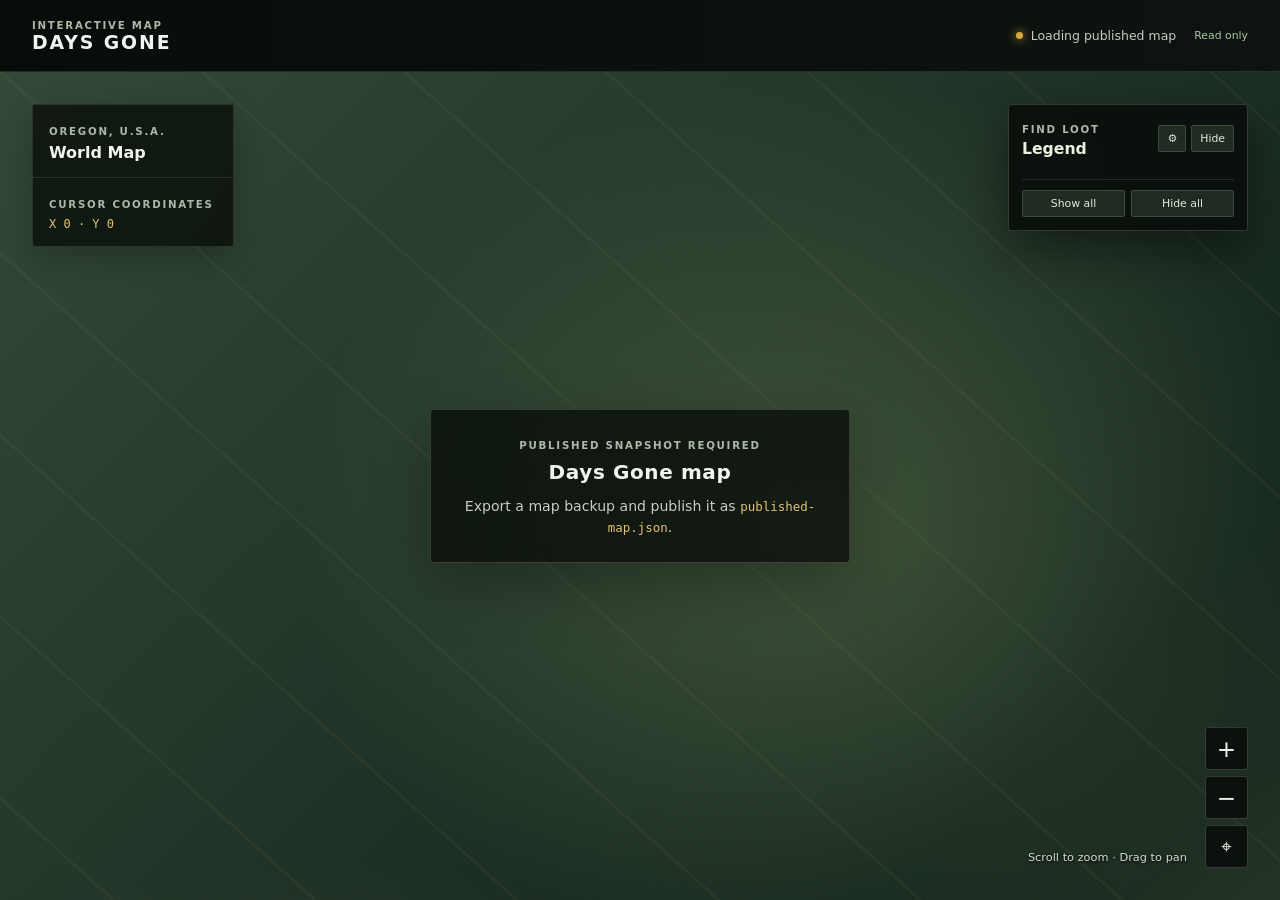
==== index.html @ 36f1fcc7 "launch" ====
<!doctype html>
<html lang="en">
  <head>
    <meta charset="UTF-8" />
    <meta http-equiv="refresh" content="0; url=readonly/" />
    <meta name="viewport" content="width=device-width, initial-scale=1.0" />
    <title>Days Gone Map</title>
  </head>
  <body>
    <p>Opening the <a href="readonly/">Days Gone map</a>…</p>
  </body>
</html>
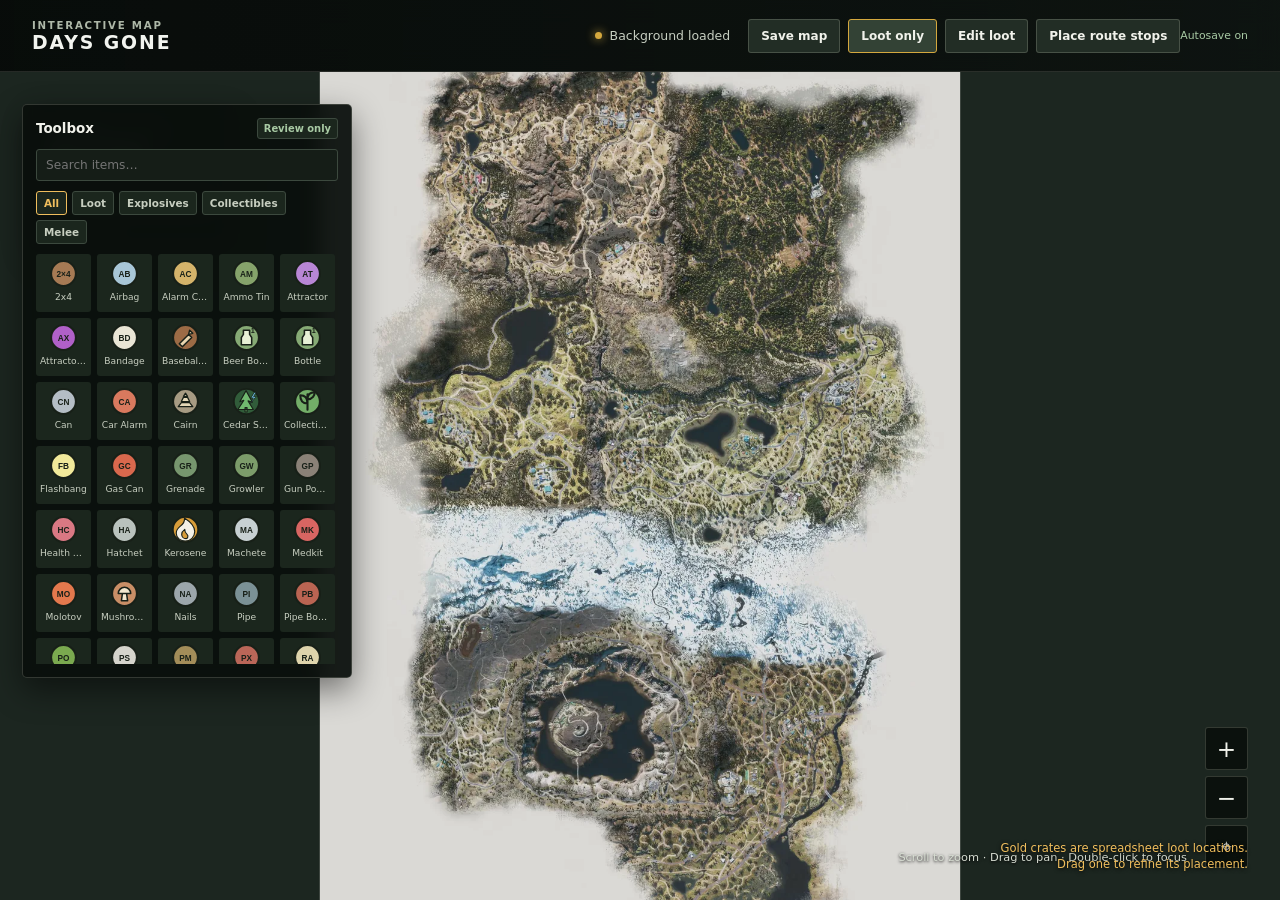
==== commit 1548e0ca: "new features and icons" ====
--- a/index.html
+++ b/index.html
@@ -2,11 +2,148 @@
 <html lang="en">
   <head>
     <meta charset="UTF-8" />
-    <meta http-equiv="refresh" content="0; url=readonly/" />
     <meta name="viewport" content="width=device-width, initial-scale=1.0" />
-    <title>Days Gone Map</title>
+    <meta name="theme-color" content="#111714" />
+    <meta name="description" content="A modular interactive map foundation for Days Gone." />
+    <title>Days Gone | Interactive Map</title>
+    <link rel="stylesheet" href="styles.css" />
   </head>
   <body>
-    <p>Opening the <a href="readonly/">Days Gone map</a>…</p>
+    <main class="map-app">
+      <header class="top-bar">
+        <a class="brand" href="#" aria-label="Days Gone map home">
+          <span class="brand__eyebrow">Interactive Map</span>
+          <span class="brand__title">Days Gone</span>
+        </a>
+        <div class="top-bar__status" aria-live="polite">
+          <span class="status-dot"></span>
+          <span id="map-status">Map foundation</span>
+        </div>
+        <div class="top-bar__actions">
+          <button id="save-map" class="editor-toggle" type="button">Save map</button>
+          <button id="loot-only-toggle" class="editor-toggle is-active" type="button" aria-pressed="true">Loot only</button>
+          <button id="loot-editor-toggle" class="editor-toggle" type="button" aria-expanded="false">Edit loot</button>
+          <button id="editor-toggle" class="editor-toggle" type="button" aria-expanded="false">Place route stops</button>
+        </div>
+        <span id="save-state" class="save-state" aria-live="polite">Autosave on</span>
+      </header>
+
+      <section id="map-shell" class="map-shell" aria-label="Days Gone world map">
+        <div id="map-viewport" class="map-viewport" tabindex="0" aria-label="Pan and zoom the map">
+          <div id="map-canvas" class="map-canvas"></div>
+          <div id="map-empty-state" class="map-empty-state" role="status">
+            <span class="map-empty-state__eyebrow">Background asset required</span>
+            <strong>Days Gone world map</strong>
+            <p>Add the map image to <code>assets/games/days-gone/map/days-gone-world-map.jpg</code>.</p>
+          </div>
+        </div>
+
+        <aside class="map-hud" aria-label="Map controls">
+          <div class="map-hud__section map-hud__section--title">
+            <span class="map-hud__label">Oregon, U.S.A.</span>
+            <strong>World Map</strong>
+          </div>
+          <div class="map-hud__section map-hud__section--coordinates">
+            <span class="map-hud__label">Cursor coordinates</span>
+            <output id="coordinate-readout">X 0 · Y 0</output>
+          </div>
+        </aside>
+
+        <nav class="map-controls" aria-label="Map navigation">
+          <button id="zoom-in" class="map-control" type="button" aria-label="Zoom in">+</button>
+          <button id="zoom-out" class="map-control" type="button" aria-label="Zoom out">−</button>
+          <button id="reset-view" class="map-control map-control--reset" type="button" aria-label="Reset map view">⌖</button>
+        </nav>
+
+        <p class="map-hint">Scroll to zoom · Drag to pan · Double-click to focus</p>
+
+        <p class="loot-hint">Gold crates are spreadsheet loot locations. Drag one to refine its placement.</p>
+
+        <nav id="add-hotbar" class="add-hotbar" aria-label="Quick add map items"></nav>
+
+        <aside id="loot-editor-panel" class="editor-panel loot-editor-panel" aria-label="Loot item editor" hidden>
+          <div class="editor-panel__heading">
+            <div>
+              <span class="map-hud__label">Loot editor</span>
+              <strong id="loot-editor-item">Select a loot item</strong>
+            </div>
+            <button id="loot-editor-close" class="editor-panel__close" type="button" aria-label="Close loot editor">×</button>
+          </div>
+          <p id="loot-editor-location" class="editor-panel__help">Click a colored loot marker to inspect it. Drag it to refine its position.</p>
+          <label class="editor-field">X coordinate
+            <input id="loot-editor-x" type="number" step="1" disabled />
+          </label>
+          <label class="editor-field">Y coordinate
+            <input id="loot-editor-y" type="number" step="1" disabled />
+          </label>
+          <label class="editor-field">Stack amount: <output id="loot-editor-quantity-value">1</output>
+            <input id="loot-editor-quantity" type="range" min="1" max="4" step="1" value="1" />
+          </label>
+          <label class="editor-field editor-field--toggle">
+            <input id="loot-editor-one-time" type="checkbox" />
+            <span>One-time spawn <small>Does not respawn</small></span>
+          </label>
+          <label class="editor-field">New item type
+            <select id="manual-loot-type"></select>
+          </label>
+          <label class="editor-field">New item location
+            <input id="manual-loot-location" type="text" placeholder="e.g. Cabin by the lake" autocomplete="off" />
+          </label>
+          <div class="editor-panel__actions">
+            <button id="save-loot-position" type="button" disabled>Save position</button>
+            <button id="reset-loot-position" type="button" disabled>Reset item</button>
+          </div>
+          <div class="editor-panel__actions">
+            <button id="place-manual-loot" type="button">Place new item</button>
+            <button id="cancel-manual-loot" type="button" disabled>Cancel placement</button>
+          </div>
+          <button id="delete-loot-item" class="editor-panel__delete" type="button" disabled>Delete selected item</button>
+          <div class="editor-panel__footer">
+            <span><output id="loot-marker-count">Loading…</output></span>
+            <button id="export-loot-markers" type="button" disabled>Export JSON</button>
+          </div>
+        </aside>
+
+        <aside id="editor-panel" class="editor-panel" aria-label="Route marker editor" hidden>
+          <div class="editor-panel__heading">
+            <div>
+              <span class="map-hud__label">Private editor</span>
+              <strong>Route marker</strong>
+            </div>
+            <button id="editor-close" class="editor-panel__close" type="button" aria-label="Close editor">×</button>
+          </div>
+          <p class="editor-panel__help">Choose a Platinum Router stop, then click its place on the map.</p>
+          <label class="editor-field">Find route item
+            <input id="route-stop-search" type="search" placeholder="e.g. NERO, horde, Mayweed" autocomplete="off" />
+          </label>
+          <label class="editor-field">Route stop
+            <select id="route-stop-select"></select>
+          </label>
+          <label class="editor-field">Title
+            <input id="marker-title" type="text" autocomplete="off" />
+          </label>
+          <label class="editor-field">Type
+            <input id="marker-type" type="text" value="route_stop" autocomplete="off" />
+          </label>
+          <label class="editor-field">Icon
+            <select id="marker-icon"></select>
+          </label>
+          <label class="editor-field">Route note
+            <textarea id="marker-note" rows="4"></textarea>
+          </label>
+          <p id="placement-status" class="editor-panel__placement">Select a stop to begin.</p>
+          <div class="editor-panel__actions">
+            <button id="save-marker" type="button" disabled>Save marker</button>
+            <button id="cancel-marker" type="button">Cancel</button>
+          </div>
+          <div class="editor-panel__footer">
+            <span><output id="marker-count">0</output> saved</span>
+            <button id="export-markers" type="button">Export JSON</button>
+          </div>
+        </aside>
+      </section>
+    </main>
+
+    <script type="module" src="src/main.js"></script>
   </body>
 </html>
--- a/styles.css
+++ b/styles.css
@@ -0,0 +1,212 @@
+:root {
+  color-scheme: dark;
+  font-family: Inter, ui-sans-serif, system-ui, -apple-system, BlinkMacSystemFont, "Segoe UI", sans-serif;
+  background: #0b100e;
+  color: #f2f4ef;
+}
+
+* { box-sizing: border-box; }
+
+body { margin: 0; min-width: 320px; min-height: 100vh; }
+
+button, output { font: inherit; }
+
+.map-app { min-height: 100vh; background: #111714; }
+
+.top-bar {
+  position: fixed;
+  z-index: 10;
+  top: 0;
+  left: 0;
+  right: 0;
+  height: 72px;
+  display: flex;
+  align-items: center;
+  justify-content: space-between;
+  padding: 0 32px;
+  background: linear-gradient(90deg, rgb(8 12 10 / 96%), rgb(13 19 16 / 78%));
+  border-bottom: 1px solid rgb(235 239 223 / 13%);
+  backdrop-filter: blur(12px);
+}
+
+.brand { display: grid; color: inherit; text-decoration: none; text-transform: uppercase; }
+.brand__eyebrow, .map-hud__label, .map-empty-state__eyebrow { color: #aeb8a8; font-size: 0.64rem; font-weight: 700; letter-spacing: 0.17em; text-transform: uppercase; }
+.brand__title { font-size: 1.18rem; font-weight: 850; letter-spacing: 0.1em; }
+
+.top-bar__status { display: flex; align-items: center; gap: 8px; margin-left: auto; margin-right: 18px; color: #c6cec0; font-size: 0.78rem; }
+.status-dot { width: 7px; height: 7px; border-radius: 50%; background: #d4a83e; box-shadow: 0 0 10px #d4a83e; }
+.thanks-link { padding: 8px 11px; color: #1a211a; background: #e3b746; border: 1px solid #f3d375; border-radius: 3px; font-size: 0.7rem; font-weight: 850; letter-spacing: 0.02em; text-decoration: none; white-space: nowrap; }
+.thanks-link:hover, .thanks-link:focus-visible { background: #f1c85e; outline: 2px solid #f4d47d; outline-offset: 2px; }
+
+.map-shell { position: relative; min-height: 100vh; padding-top: 72px; overflow: hidden; }
+.map-viewport { position: absolute; inset: 72px 0 0; overflow: hidden; cursor: grab; outline: none; touch-action: none; background: #1c2620; }
+.map-viewport:focus-visible { outline: 2px solid #d4a83e; outline-offset: -2px; }
+.map-viewport.is-dragging { cursor: grabbing; }
+
+.map-canvas {
+  position: absolute;
+  transform-origin: 0 0;
+  width: 2048px;
+  height: 1536px;
+  background-color: #1e2922;
+  background-position: center;
+  background-size: 100% 100%;
+  image-rendering: auto;
+}
+
+.map-canvas::before {
+  content: "";
+  position: absolute;
+  inset: 0;
+  background:
+    radial-gradient(ellipse at 40% 30%, rgb(116 137 91 / 40%), transparent 30%),
+    radial-gradient(ellipse at 77% 64%, rgb(44 78 56 / 46%), transparent 27%),
+    radial-gradient(ellipse at 16% 76%, rgb(115 99 65 / 28%), transparent 23%),
+    repeating-linear-gradient(42deg, transparent 0 60px, rgb(199 188 143 / 5%) 61px 63px, transparent 64px 135px),
+    linear-gradient(135deg, #344937, #14251c 48%, #5a563b);
+  opacity: var(--placeholder-opacity, 1);
+  pointer-events: none;
+}
+
+.map-canvas.has-background::before { opacity: 0; }
+
+.map-empty-state {
+  position: absolute;
+  z-index: 2;
+  top: 50%;
+  left: 50%;
+  width: min(420px, calc(100vw - 48px));
+  padding: 24px 28px;
+  text-align: center;
+  transform: translate(-50%, -50%);
+  background: rgb(9 14 11 / 81%);
+  border: 1px solid rgb(233 234 210 / 18%);
+  border-radius: 4px;
+  box-shadow: 0 20px 60px rgb(0 0 0 / 32%);
+  transition: opacity 180ms ease, visibility 180ms ease;
+}
+.map-empty-state strong { display: block; margin-top: 7px; font-size: 1.25rem; letter-spacing: 0.03em; }
+.map-empty-state p { margin: 12px 0 0; color: #c7cec1; font-size: 0.88rem; line-height: 1.5; }
+.map-empty-state code { color: #e4c36f; font-size: 0.78rem; overflow-wrap: anywhere; }
+.map-empty-state.is-hidden { opacity: 0; visibility: hidden; }
+
+.map-hud {
+  position: absolute;
+  z-index: 3;
+  top: 104px;
+  left: 32px;
+  width: 202px;
+  background: rgb(10 15 12 / 82%);
+  border: 1px solid rgb(237 240 222 / 13%);
+  border-radius: 3px;
+  box-shadow: 0 12px 32px rgb(0 0 0 / 22%);
+  backdrop-filter: blur(8px);
+}
+.map-hud__section { padding: 15px 16px; }
+.map-hud__section + .map-hud__section { border-top: 1px solid rgb(237 240 222 / 11%); }
+.map-hud strong { display: block; margin-top: 4px; font-size: 1rem; }
+.map-hud output { display: block; margin-top: 5px; color: #e2c36d; font-family: ui-monospace, SFMono-Regular, Menlo, monospace; font-size: 0.75rem; }
+
+.map-controls { position: absolute; z-index: 3; right: 32px; bottom: 32px; display: grid; gap: 6px; }
+.map-control { width: 43px; height: 43px; border: 1px solid rgb(237 240 222 / 18%); border-radius: 3px; background: rgb(9 14 11 / 86%); color: #f1f2eb; cursor: pointer; font-size: 1.45rem; line-height: 1; transition: background 120ms ease, border-color 120ms ease; }
+.map-control:hover, .map-control:focus-visible { background: #28352b; border-color: #d4a83e; outline: none; }
+.map-control--reset { font-size: 1.2rem; }
+.map-hint { position: absolute; z-index: 3; right: 93px; bottom: 36px; margin: 0; color: #d7ddd2; font-size: 0.71rem; text-shadow: 0 1px 3px #000; }
+.map-legend { position: absolute; z-index: 4; top: 104px; right: 32px; width: 240px; max-height: calc(100vh - 140px); padding: 13px; color: #edf0de; background: rgb(10 15 12 / 94%); border: 1px solid rgb(237 240 222 / 18%); border-radius: 3px; box-shadow: 0 18px 48px rgb(0 0 0 / 45%); backdrop-filter: blur(10px); }
+.map-legend__heading { display: flex; align-items: center; justify-content: space-between; gap: 8px; }
+.map-legend__heading strong { display: block; margin-top: 2px; font-size: 0.98rem; }
+.map-legend__buttons { display: flex; gap: 5px; }
+.map-legend__collapse, .map-legend__actions button { padding: 6px 8px; color: #e5e9dc; background: #202b22; border: 1px solid #3d4a3e; border-radius: 2px; font: inherit; font-size: 0.68rem; cursor: pointer; }
+.cluster-settings { display: grid; gap: 8px; margin-top: 11px; padding: 10px; background: rgb(237 240 222 / 7%); border: 1px solid rgb(237 240 222 / 12%); border-radius: 2px; }
+.cluster-settings[hidden] { display: none; }
+.cluster-settings label { color: #cfd7c5; font-size: 0.68rem; line-height: 1.35; }
+.cluster-settings output { color: #f0be5d; font-weight: 800; }
+.cluster-settings input { width: 100%; accent-color: #d4a83e; }
+.map-legend__items { display: grid; gap: 10px; max-height: calc(100vh - 270px); margin-top: 11px; padding-right: 3px; overflow: auto; }
+.map-legend__items[hidden], .map-legend__actions[hidden] { display: none; }
+.map-legend__group { display: grid; gap: 3px; }
+.map-legend__group h2 { margin: 0 4px 2px; color: #aeb8a8; font-size: 0.58rem; font-weight: 800; letter-spacing: 0.12em; text-transform: uppercase; }
+.map-legend__spawn-filter { display: grid; grid-template-columns: repeat(3, 1fr); gap: 4px; padding-bottom: 10px; border-bottom: 1px solid rgb(237 240 222 / 14%); }
+.map-legend__spawn-filter h2 { grid-column: 1 / -1; margin: 0 4px 2px; color: #aeb8a8; font-size: 0.58rem; font-weight: 800; letter-spacing: 0.12em; text-transform: uppercase; }
+.map-legend__spawn-button { min-height: 26px; padding: 4px; color: #dce3d6; background: #202b22; border: 1px solid #3d4a3e; border-radius: 2px; font-family: inherit; font-size: 0.59rem; font-weight: 700; line-height: 1.1; cursor: pointer; }
+.map-legend__spawn-button[aria-pressed="true"] { color: #182018; background: #e3b746; border-color: #f3d375; }
+.map-legend__item { display: grid; grid-template-columns: 14px 28px 1fr auto; align-items: center; gap: 7px; min-height: 30px; padding: 3px 4px; color: #dce3d6; font-size: 0.72rem; cursor: pointer; border-radius: 2px; }
+.map-legend__item:hover { background: rgb(237 240 222 / 8%); }
+.map-legend__item input { width: 13px; height: 13px; margin: 0; accent-color: #d4a83e; }
+.map-legend__icon { display: grid; width: 24px; height: 24px; place-items: center; }
+.map-legend__icon svg, .map-legend__icon img { width: 24px; height: 24px; }
+.map-legend__count { min-width: 18px; padding: 2px 4px; color: #182018; background: #cfd7c5; border-radius: 9px; font-size: 0.62rem; font-weight: 800; text-align: center; }
+.map-legend__actions { display: flex; gap: 6px; margin-top: 10px; padding-top: 10px; border-top: 1px solid rgb(237 240 222 / 12%); }
+.map-legend__actions button { flex: 1; }
+.editor-toggle, .editor-panel button { border: 1px solid rgb(237 240 222 / 18%); border-radius: 3px; background: #222d25; color: #f1f2eb; cursor: pointer; }
+.top-bar__actions { display: flex; gap: 8px; }
+.save-state { color: #a8caa4; font-size: 0.68rem; white-space: nowrap; }
+.editor-toggle { padding: 9px 12px; font-size: 0.75rem; font-weight: 700; }
+.editor-toggle:hover, .editor-toggle.is-active { border-color: #d4a83e; background: #334235; }
+.map-marker { position: absolute; z-index: 4; display: grid; place-items: center; width: 26px; height: 26px; transform: translate(calc(-50% + var(--map-marker-offset-x, 0px)), calc(-50% + var(--map-marker-offset-y, 0px))) scale(var(--map-marker-scale, 1)); transform-origin: center; filter: drop-shadow(0 1px 3px rgb(0 0 0 / 90%)); pointer-events: none; }
+.map-marker--editable { cursor: grab; pointer-events: auto; }
+.map-marker--editable:active { cursor: grabbing; }
+.map-marker--cluster { width: 32px; height: 32px; }
+.loot-stack-icon { position: relative; display: grid; width: 100%; height: 100%; place-items: center; }
+.loot-stack-icon__count { position: absolute; right: -5px; bottom: -5px; min-width: 14px; padding: 1px 3px; color: #182018; background: #f0be5d; border: 1px solid #182018; border-radius: 9px; font: 800 9px/1 Arial, sans-serif; text-align: center; }
+.one-time-spawn-icon { position: relative; display: grid; width: 100%; height: 100%; place-items: center; }
+.one-time-spawn-icon__badge { position: absolute; top: -5px; right: -6px; min-width: 16px; padding: 1px 3px; color: #f4f1e7; background: #573a70; border: 1px solid #182018; border-radius: 9px; font: 800 8px/1 Arial, sans-serif; text-align: center; }
+.map-marker--selected { filter: drop-shadow(0 0 6px #fff) drop-shadow(0 1px 3px rgb(0 0 0 / 90%)); }
+.loot-hint { position: absolute; z-index: 5; right: 32px; bottom: 28px; max-width: 260px; margin: 0; color: #f0be5d; font-size: 0.72rem; line-height: 1.4; text-align: right; text-shadow: 0 1px 4px #000; pointer-events: none; }
+.add-hotbar { position: absolute; z-index: 6; left: 22px; top: 104px; display: grid; width: min(330px, calc(100vw - 44px)); max-height: min(700px, calc(100vh - 150px)); gap: 10px; padding: 13px; overflow: hidden; border: 1px solid rgb(237 240 222 / 18%); border-radius: 5px; background: rgb(10 15 12 / 94%); box-shadow: 0 12px 32px rgb(0 0 0 / 48%); backdrop-filter: blur(10px); }
+.add-hotbar__heading { display: flex; align-items: center; justify-content: space-between; gap: 10px; color: #f1f2eb; font-size: 0.84rem; font-weight: 700; }
+.add-hotbar__review { padding: 4px 6px; border: 1px solid #3c493e; border-radius: 3px; background: #1b261d; color: #a8caa4; cursor: pointer; font-size: 0.62rem; font-weight: 700; }
+.add-hotbar__review:hover { border-color: #f0be5d; color: #f0be5d; }
+.add-hotbar__search { width: 100%; padding: 8px 9px; border: 1px solid #3c493e; border-radius: 3px; background: #151d17; color: #f1f2eb; font: inherit; font-size: 0.76rem; }
+.add-hotbar__filters { display: flex; flex-wrap: wrap; gap: 5px; }
+.add-hotbar__filter { padding: 5px 7px; border: 1px solid #3c493e; border-radius: 3px; background: #1b261d; color: #c7cec0; cursor: pointer; font-size: 0.65rem; font-weight: 700; }
+.add-hotbar__filter.is-active { border-color: #f0be5d; color: #f0be5d; }
+.add-hotbar__grid { display: grid; grid-template-columns: repeat(5, 1fr); gap: 6px; max-height: 410px; overflow-y: auto; padding-right: 3px; }
+.add-hotbar__slot { position: relative; display: grid; min-width: 0; min-height: 58px; padding: 4px 3px; border: 1px solid transparent; border-radius: 3px; background: #1b261d; color: #c7cec0; cursor: pointer; }
+.add-hotbar__slot:hover, .add-hotbar__slot.is-active { border-color: #f0be5d; background: #334235; }
+.add-hotbar__slot svg { width: 29px; height: 29px; margin: 0 auto; }
+.add-hotbar__slot span { overflow: hidden; color: inherit; font-size: 0.57rem; line-height: 1.15; text-align: center; text-overflow: ellipsis; white-space: nowrap; }
+.loot-editor-panel { top: 104px; right: 400px; }
+.map-marker svg { width: 100%; height: 100%; overflow: visible; }
+.map-marker img { width: 24px; height: 24px; object-fit: contain; }
+.map-tile { position: absolute; display: block; object-fit: fill; }
+
+.editor-panel { position: absolute; z-index: 5; top: 104px; right: 32px; width: min(350px, calc(100vw - 48px)); padding: 18px; background: rgb(10 15 12 / 94%); border: 1px solid rgb(237 240 222 / 18%); border-radius: 3px; box-shadow: 0 18px 48px rgb(0 0 0 / 45%); backdrop-filter: blur(10px); }
+.editor-panel[hidden] { display: none; }
+.editor-panel__heading { display: flex; align-items: start; justify-content: space-between; }
+.editor-panel__heading strong { display: block; margin-top: 3px; font-size: 1.05rem; }
+.editor-panel__close { width: 28px; height: 28px; font-size: 1.25rem; line-height: 1; }
+.editor-panel__help { margin: 14px 0; color: #c4cdc0; font-size: 0.82rem; line-height: 1.45; }
+.editor-field { display: grid; gap: 5px; margin-top: 11px; color: #c7cec0; font-size: 0.73rem; font-weight: 700; }
+.editor-field input, .editor-field select, .editor-field textarea { width: 100%; padding: 8px 9px; background: #151d17; color: #f1f2eb; border: 1px solid #3c493e; border-radius: 2px; font: inherit; font-weight: 400; }
+.editor-field--toggle { grid-template-columns: auto 1fr; align-items: center; gap: 9px; padding: 8px 9px; background: #151d17; border: 1px solid #3c493e; border-radius: 2px; cursor: pointer; }
+.editor-field--toggle input { width: 15px; height: 15px; margin: 0; accent-color: #e3b746; }
+.editor-field--toggle span { display: grid; gap: 2px; }
+.editor-field--toggle small { color: #aeb8a8; font-size: 0.64rem; font-weight: 400; }
+.editor-field textarea { resize: vertical; line-height: 1.4; }
+.editor-panel__placement { min-height: 34px; margin: 12px 0; color: #e4c36f; font-size: 0.76rem; line-height: 1.4; }
+.editor-panel__actions { display: grid; grid-template-columns: 1fr 1fr; gap: 8px; }
+.editor-panel__actions button, .editor-panel__footer button { min-height: 36px; padding: 7px 10px; font-size: 0.77rem; }
+.editor-panel__delete { width: 100%; min-height: 36px; margin-top: 8px; border-color: #87473f !important; background: #522b27 !important; }
+.editor-panel button:disabled { cursor: not-allowed; opacity: 0.45; }
+.editor-panel__footer { display: flex; align-items: center; justify-content: space-between; gap: 10px; margin-top: 15px; padding-top: 13px; border-top: 1px solid rgb(237 240 222 / 12%); color: #c7cec0; font-size: 0.74rem; }
+.editor-panel__footer output { color: #e4c36f; font-family: ui-monospace, SFMono-Regular, Menlo, monospace; }
+
+@media (max-width: 640px) {
+  .top-bar { height: 60px; padding: 0 18px; }
+  .top-bar__status { display: none; }
+  .thanks-link { margin-left: auto; padding: 7px 9px; font-size: 0.61rem; }
+  .editor-toggle { padding: 8px 10px; font-size: 0.68rem; }
+  .map-shell { padding-top: 60px; }
+  .map-viewport { inset: 60px 0 0; }
+  .map-hud { top: 77px; left: 16px; width: 175px; }
+  .map-hud__section { padding: 11px 12px; }
+  .map-hud__section--coordinates { display: none; }
+  .map-marker { filter: none; }
+  .map-legend, .map-hud { backdrop-filter: none; }
+  .map-controls { right: 16px; bottom: 18px; }
+  .map-hint { display: none; }
+  .map-legend { top: 77px; right: 16px; width: min(230px, calc(100vw - 32px)); max-height: calc(100vh - 96px); }
+  .map-legend__items { max-height: calc(100vh - 226px); }
+  .editor-panel { top: 77px; right: 16px; }
+}
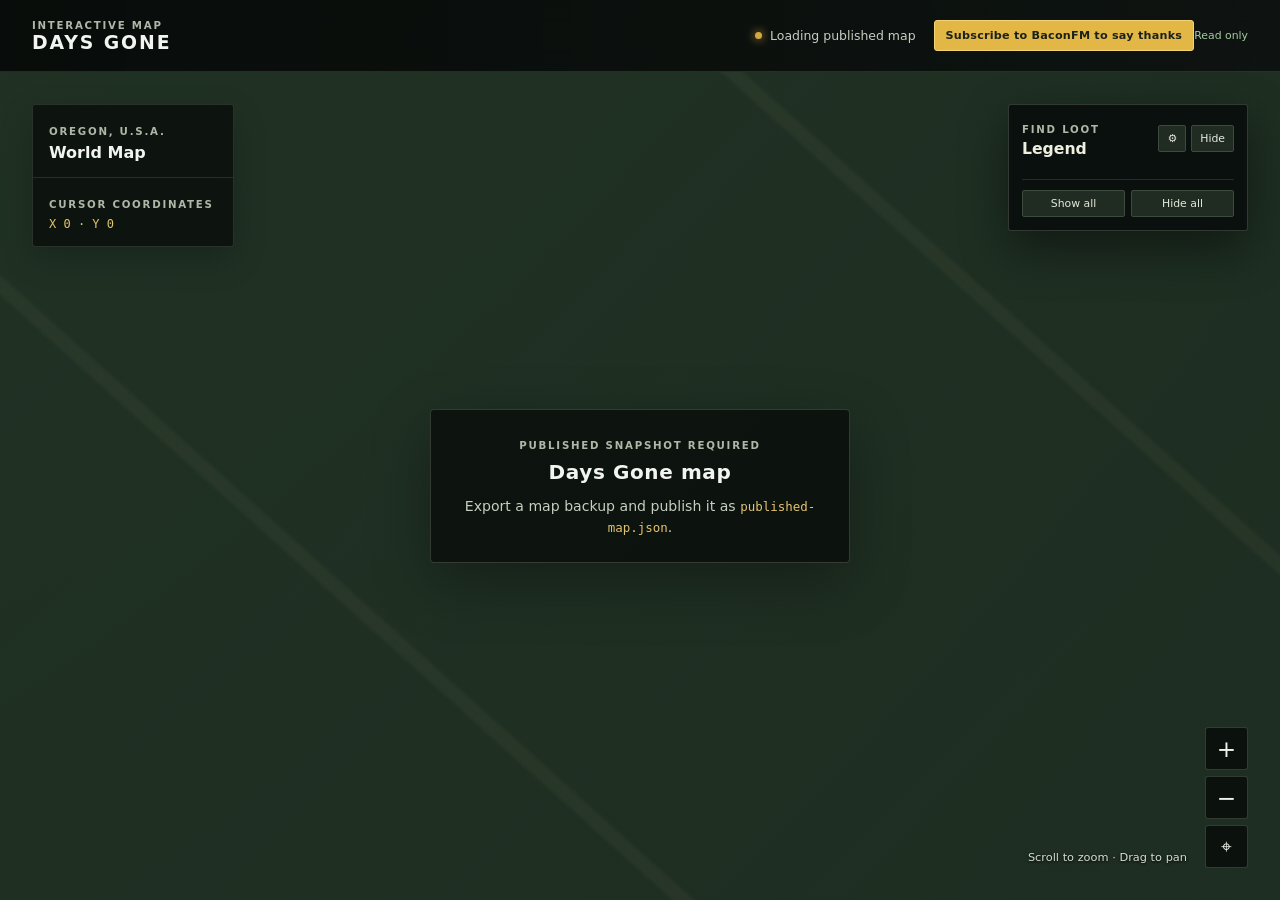
==== commit 8e86d049: "Update index.html" ====
--- a/index.html
+++ b/index.html
@@ -2,148 +2,11 @@
 <html lang="en">
   <head>
     <meta charset="UTF-8" />
+    <meta http-equiv="refresh" content="0; url=readonly/" />
     <meta name="viewport" content="width=device-width, initial-scale=1.0" />
-    <meta name="theme-color" content="#111714" />
-    <meta name="description" content="A modular interactive map foundation for Days Gone." />
-    <title>Days Gone | Interactive Map</title>
-    <link rel="stylesheet" href="styles.css" />
+    <title>Days Gone Map</title>
   </head>
   <body>
-    <main class="map-app">
-      <header class="top-bar">
-        <a class="brand" href="#" aria-label="Days Gone map home">
-          <span class="brand__eyebrow">Interactive Map</span>
-          <span class="brand__title">Days Gone</span>
-        </a>
-        <div class="top-bar__status" aria-live="polite">
-          <span class="status-dot"></span>
-          <span id="map-status">Map foundation</span>
-        </div>
-        <div class="top-bar__actions">
-          <button id="save-map" class="editor-toggle" type="button">Save map</button>
-          <button id="loot-only-toggle" class="editor-toggle is-active" type="button" aria-pressed="true">Loot only</button>
-          <button id="loot-editor-toggle" class="editor-toggle" type="button" aria-expanded="false">Edit loot</button>
-          <button id="editor-toggle" class="editor-toggle" type="button" aria-expanded="false">Place route stops</button>
-        </div>
-        <span id="save-state" class="save-state" aria-live="polite">Autosave on</span>
-      </header>
-
-      <section id="map-shell" class="map-shell" aria-label="Days Gone world map">
-        <div id="map-viewport" class="map-viewport" tabindex="0" aria-label="Pan and zoom the map">
-          <div id="map-canvas" class="map-canvas"></div>
-          <div id="map-empty-state" class="map-empty-state" role="status">
-            <span class="map-empty-state__eyebrow">Background asset required</span>
-            <strong>Days Gone world map</strong>
-            <p>Add the map image to <code>assets/games/days-gone/map/days-gone-world-map.jpg</code>.</p>
-          </div>
-        </div>
-
-        <aside class="map-hud" aria-label="Map controls">
-          <div class="map-hud__section map-hud__section--title">
-            <span class="map-hud__label">Oregon, U.S.A.</span>
-            <strong>World Map</strong>
-          </div>
-          <div class="map-hud__section map-hud__section--coordinates">
-            <span class="map-hud__label">Cursor coordinates</span>
-            <output id="coordinate-readout">X 0 · Y 0</output>
-          </div>
-        </aside>
-
-        <nav class="map-controls" aria-label="Map navigation">
-          <button id="zoom-in" class="map-control" type="button" aria-label="Zoom in">+</button>
-          <button id="zoom-out" class="map-control" type="button" aria-label="Zoom out">−</button>
-          <button id="reset-view" class="map-control map-control--reset" type="button" aria-label="Reset map view">⌖</button>
-        </nav>
-
-        <p class="map-hint">Scroll to zoom · Drag to pan · Double-click to focus</p>
-
-        <p class="loot-hint">Gold crates are spreadsheet loot locations. Drag one to refine its placement.</p>
-
-        <nav id="add-hotbar" class="add-hotbar" aria-label="Quick add map items"></nav>
-
-        <aside id="loot-editor-panel" class="editor-panel loot-editor-panel" aria-label="Loot item editor" hidden>
-          <div class="editor-panel__heading">
-            <div>
-              <span class="map-hud__label">Loot editor</span>
-              <strong id="loot-editor-item">Select a loot item</strong>
-            </div>
-            <button id="loot-editor-close" class="editor-panel__close" type="button" aria-label="Close loot editor">×</button>
-          </div>
-          <p id="loot-editor-location" class="editor-panel__help">Click a colored loot marker to inspect it. Drag it to refine its position.</p>
-          <label class="editor-field">X coordinate
-            <input id="loot-editor-x" type="number" step="1" disabled />
-          </label>
-          <label class="editor-field">Y coordinate
-            <input id="loot-editor-y" type="number" step="1" disabled />
-          </label>
-          <label class="editor-field">Stack amount: <output id="loot-editor-quantity-value">1</output>
-            <input id="loot-editor-quantity" type="range" min="1" max="4" step="1" value="1" />
-          </label>
-          <label class="editor-field editor-field--toggle">
-            <input id="loot-editor-one-time" type="checkbox" />
-            <span>One-time spawn <small>Does not respawn</small></span>
-          </label>
-          <label class="editor-field">New item type
-            <select id="manual-loot-type"></select>
-          </label>
-          <label class="editor-field">New item location
-            <input id="manual-loot-location" type="text" placeholder="e.g. Cabin by the lake" autocomplete="off" />
-          </label>
-          <div class="editor-panel__actions">
-            <button id="save-loot-position" type="button" disabled>Save position</button>
-            <button id="reset-loot-position" type="button" disabled>Reset item</button>
-          </div>
-          <div class="editor-panel__actions">
-            <button id="place-manual-loot" type="button">Place new item</button>
-            <button id="cancel-manual-loot" type="button" disabled>Cancel placement</button>
-          </div>
-          <button id="delete-loot-item" class="editor-panel__delete" type="button" disabled>Delete selected item</button>
-          <div class="editor-panel__footer">
-            <span><output id="loot-marker-count">Loading…</output></span>
-            <button id="export-loot-markers" type="button" disabled>Export JSON</button>
-          </div>
-        </aside>
-
-        <aside id="editor-panel" class="editor-panel" aria-label="Route marker editor" hidden>
-          <div class="editor-panel__heading">
-            <div>
-              <span class="map-hud__label">Private editor</span>
-              <strong>Route marker</strong>
-            </div>
-            <button id="editor-close" class="editor-panel__close" type="button" aria-label="Close editor">×</button>
-          </div>
-          <p class="editor-panel__help">Choose a Platinum Router stop, then click its place on the map.</p>
-          <label class="editor-field">Find route item
-            <input id="route-stop-search" type="search" placeholder="e.g. NERO, horde, Mayweed" autocomplete="off" />
-          </label>
-          <label class="editor-field">Route stop
-            <select id="route-stop-select"></select>
-          </label>
-          <label class="editor-field">Title
-            <input id="marker-title" type="text" autocomplete="off" />
-          </label>
-          <label class="editor-field">Type
-            <input id="marker-type" type="text" value="route_stop" autocomplete="off" />
-          </label>
-          <label class="editor-field">Icon
-            <select id="marker-icon"></select>
-          </label>
-          <label class="editor-field">Route note
-            <textarea id="marker-note" rows="4"></textarea>
-          </label>
-          <p id="placement-status" class="editor-panel__placement">Select a stop to begin.</p>
-          <div class="editor-panel__actions">
-            <button id="save-marker" type="button" disabled>Save marker</button>
-            <button id="cancel-marker" type="button">Cancel</button>
-          </div>
-          <div class="editor-panel__footer">
-            <span><output id="marker-count">0</output> saved</span>
-            <button id="export-markers" type="button">Export JSON</button>
-          </div>
-        </aside>
-      </section>
-    </main>
-
-    <script type="module" src="src/main.js"></script>
+    <p>Opening the <a href="readonly/">Days Gone map</a>…</p>
   </body>
 </html>
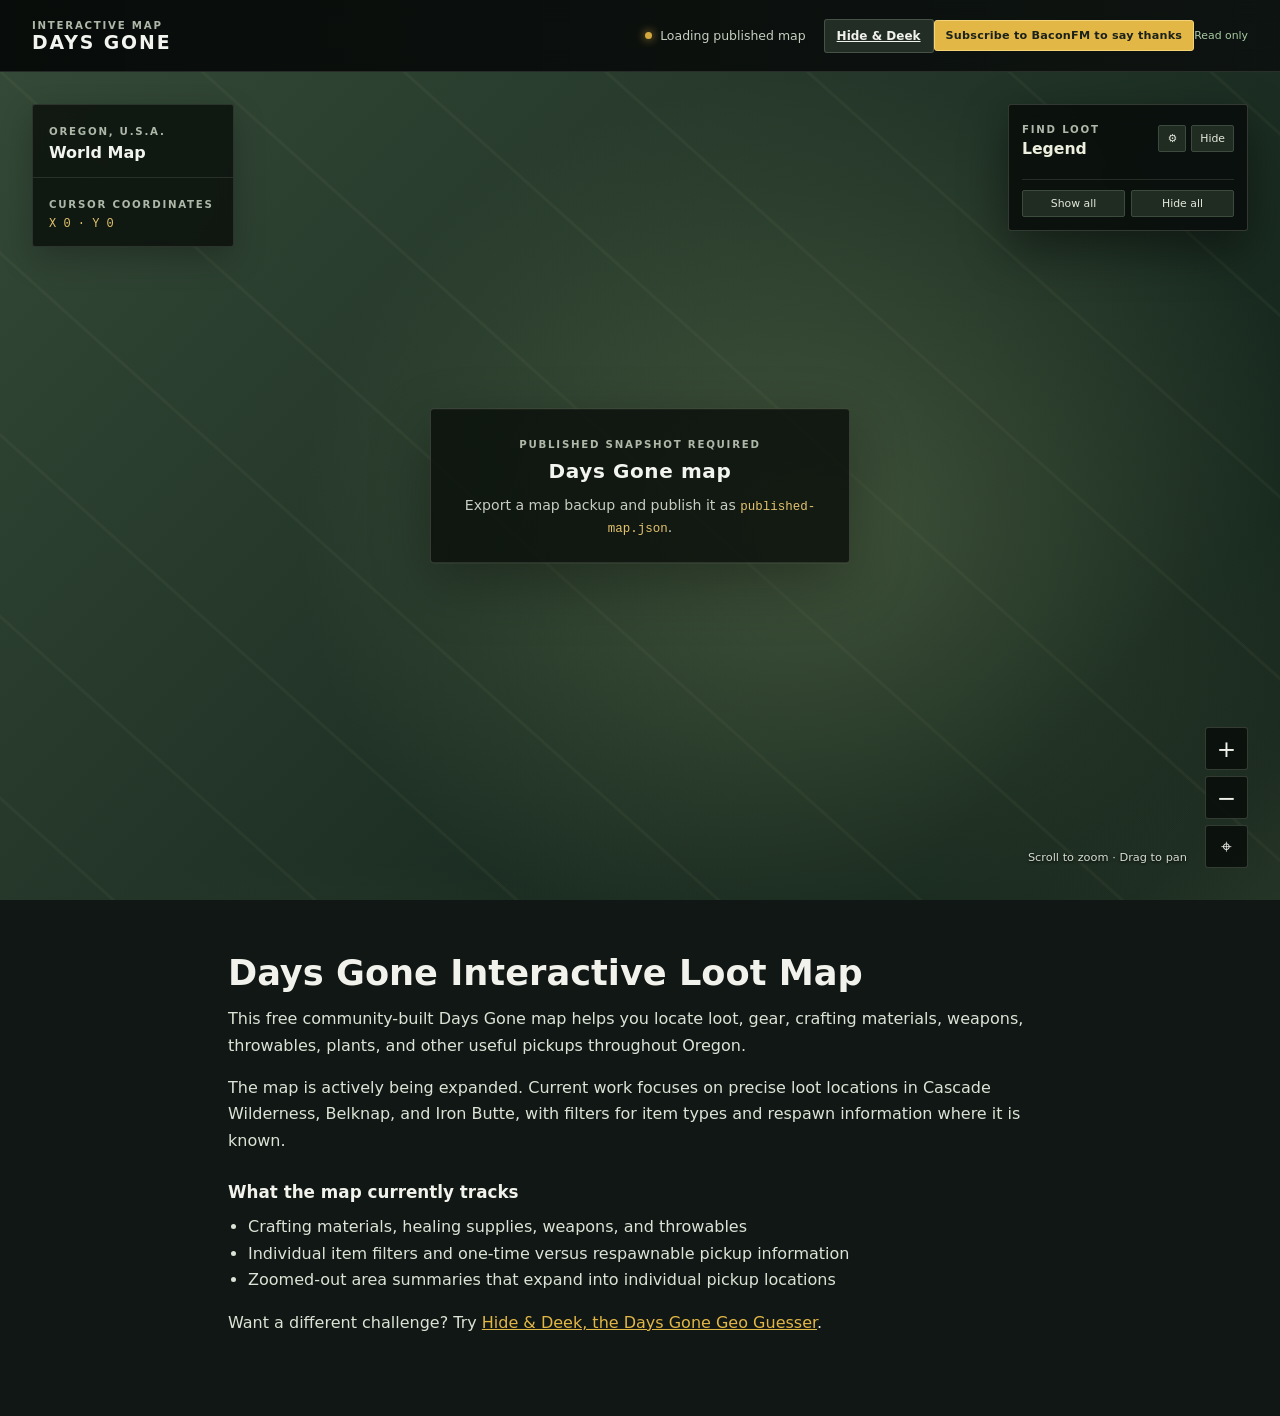
==== commit ee30de16: "seo, COMMENTS" ====
--- a/index.html
+++ b/index.html
@@ -4,7 +4,9 @@
     <meta charset="UTF-8" />
     <meta http-equiv="refresh" content="0; url=readonly/" />
     <meta name="viewport" content="width=device-width, initial-scale=1.0" />
-    <title>Days Gone Map</title>
+    <meta name="description" content="Free Days Gone interactive loot map for finding gear, crafting materials, weapons, throwables, and one-time pickups." />
+    <link rel="canonical" href="https://interactivemap.baconfmspeedruns.workers.dev/readonly/" />
+    <title>Days Gone Interactive Loot Map</title>
   </head>
   <body>
     <p>Opening the <a href="readonly/">Days Gone map</a>…</p>
